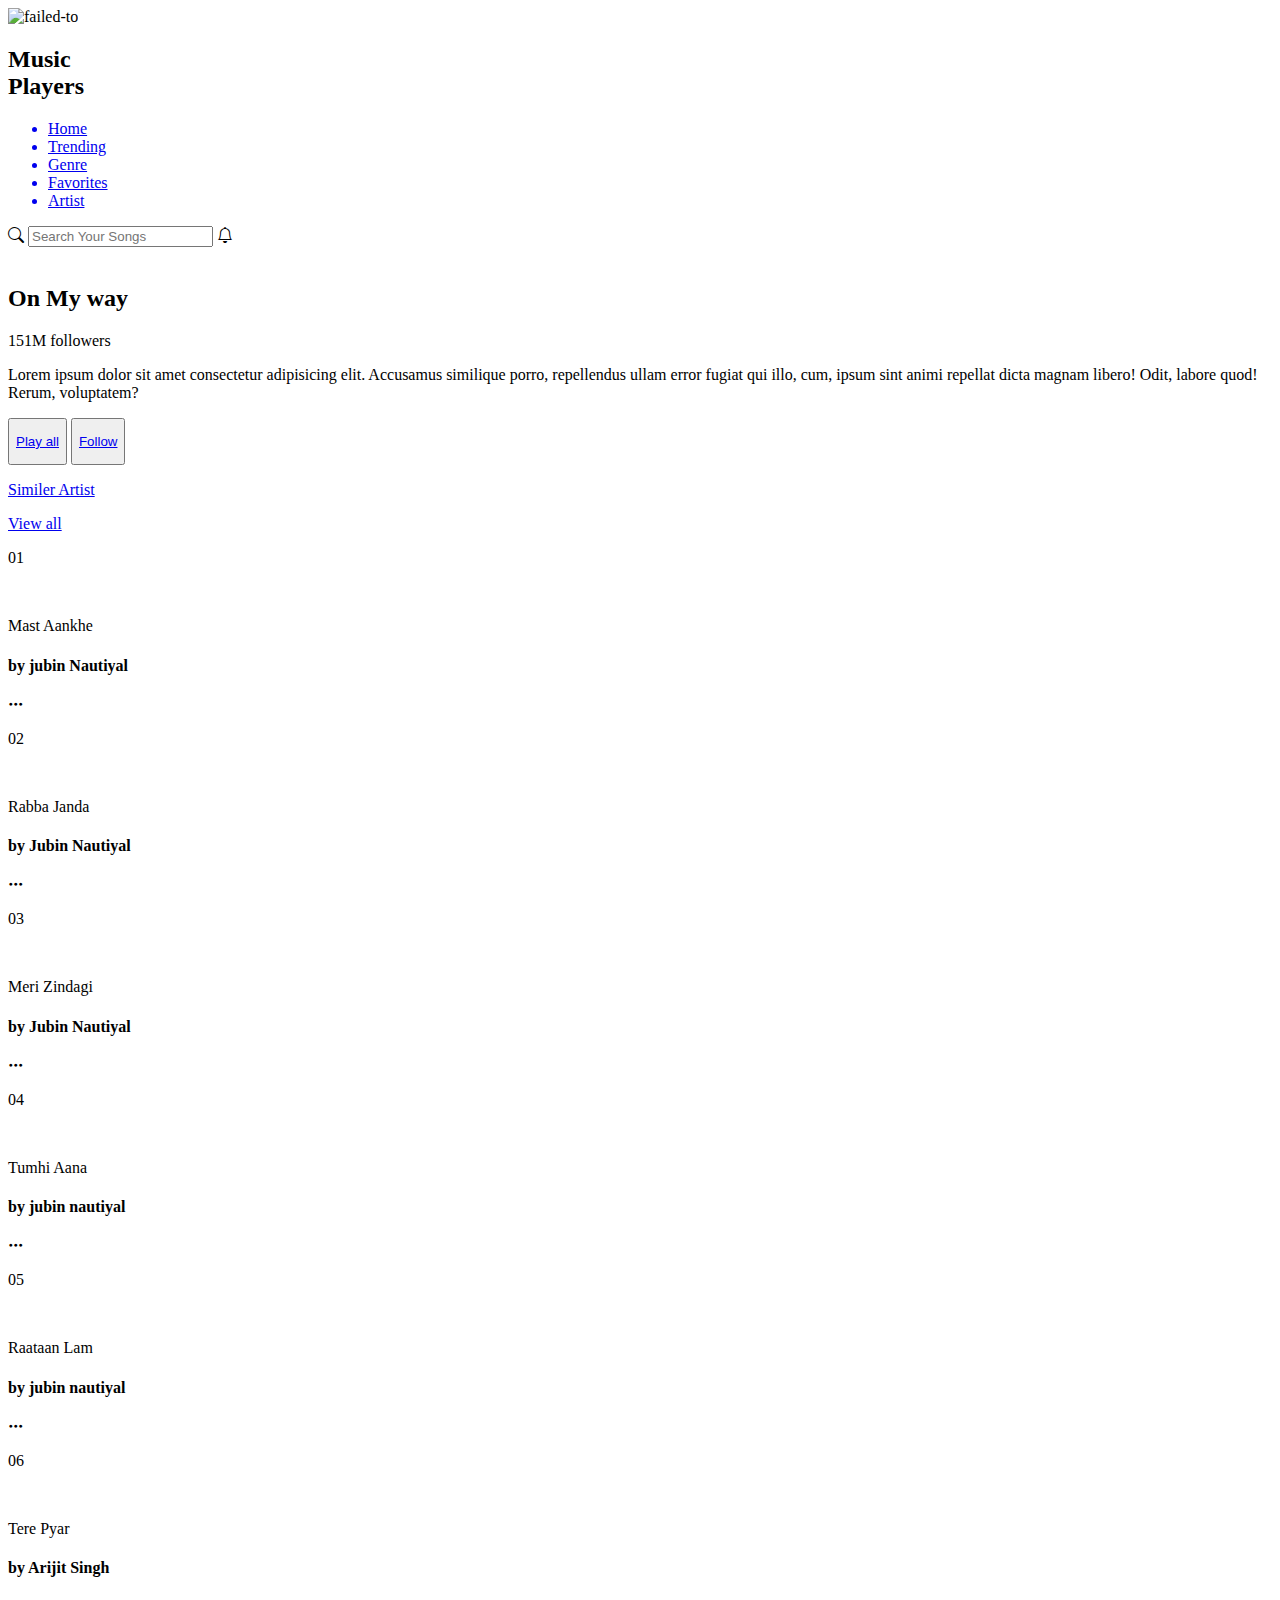
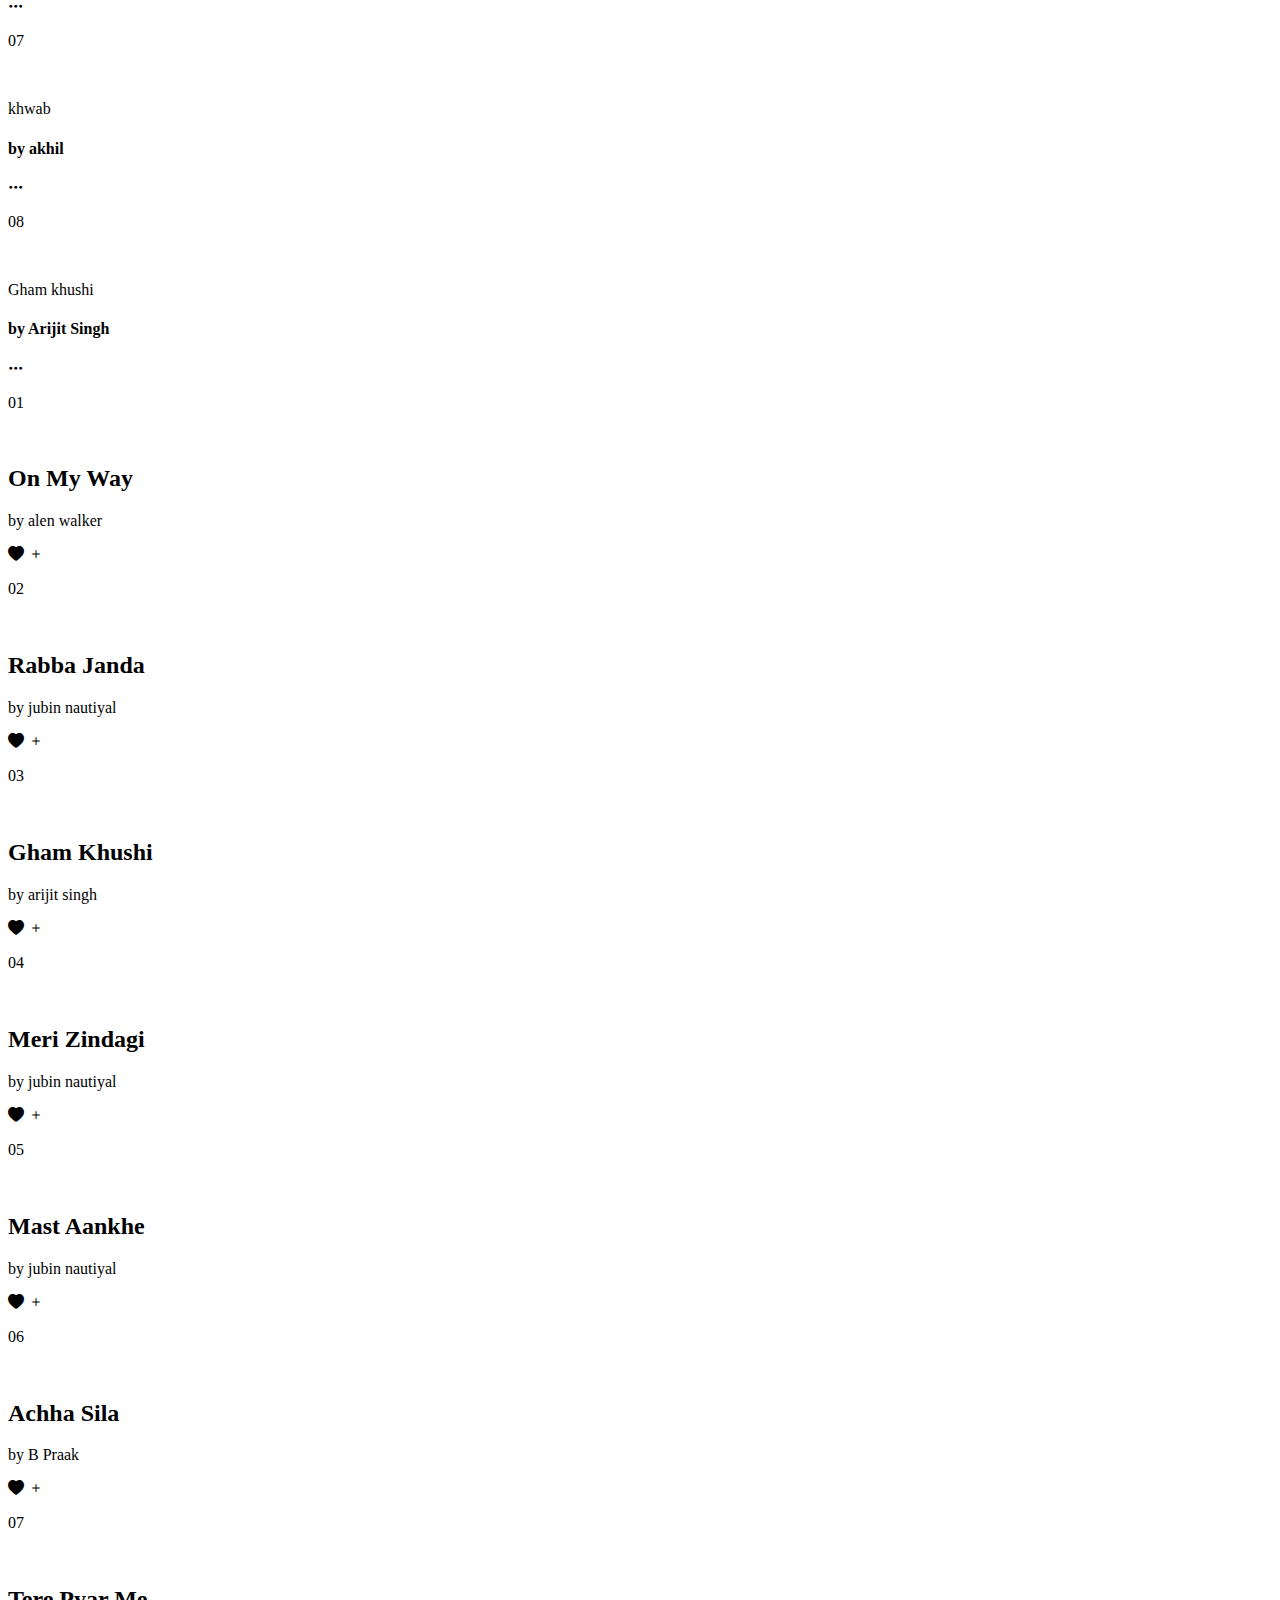
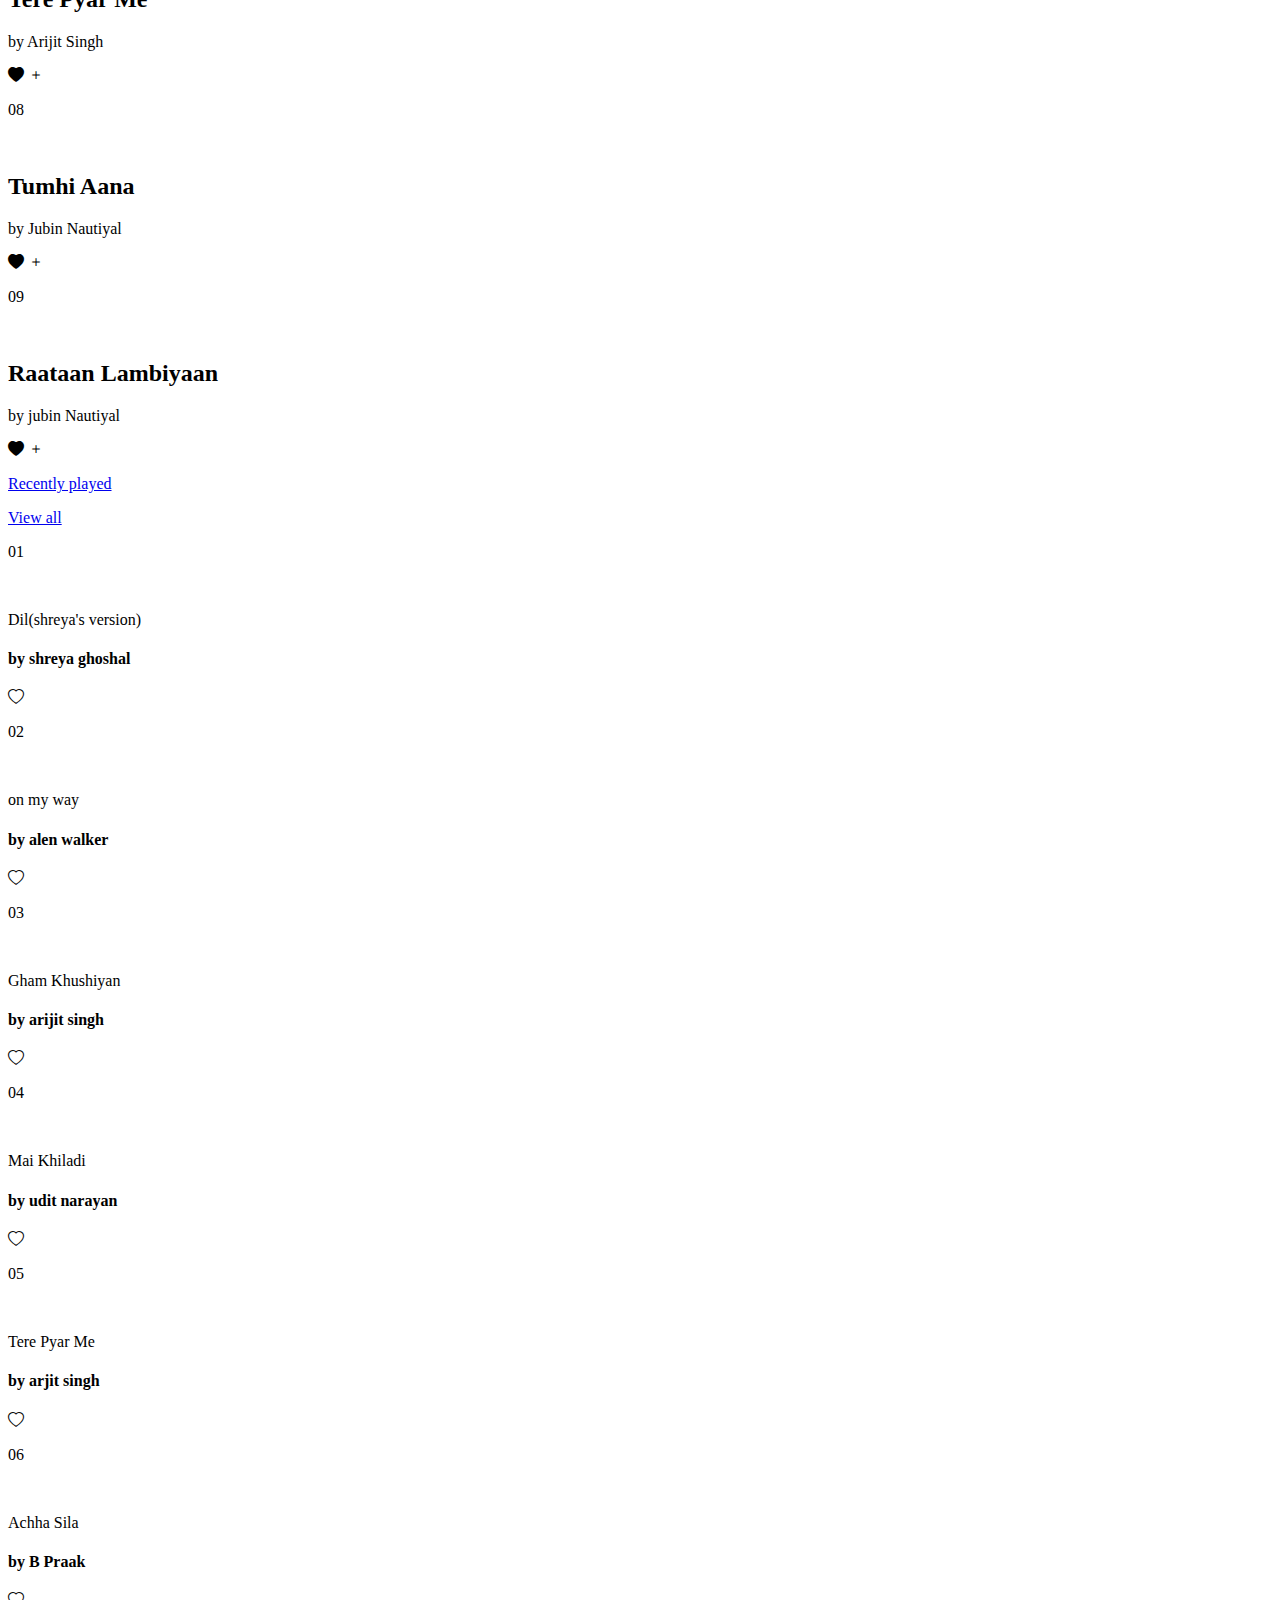
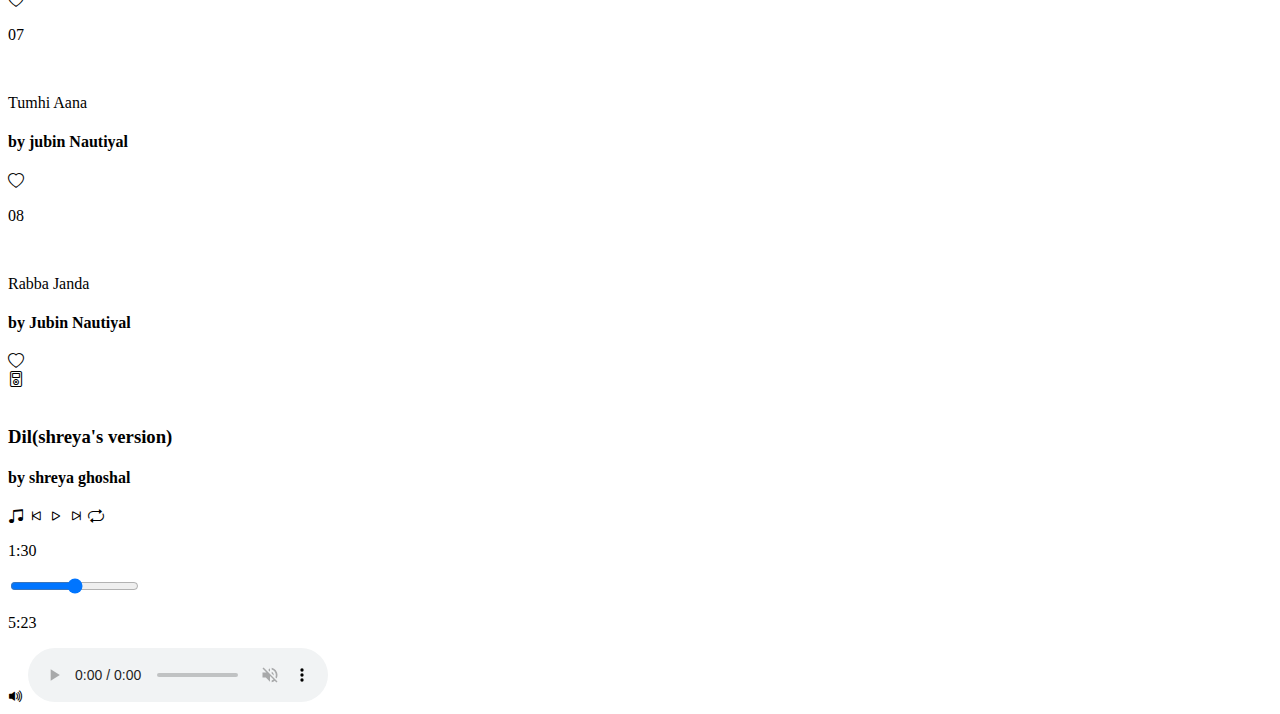
==== player.html @ bc11fe99 "Create player.html" ====
<!DOCTYPE html>
<html lang="en">
  <head>
    <meta charset="UTF-8" />
    <meta http-equiv="X-UA-Compatible" content="IE=edge" />
    <meta name="viewport" content="width=device-width, initial-scale=1.0" />
    <title>Document</title>
    <link rel="preconnect" href="https://fonts.gstatic.com" crossorigin />
    <link
      href="https://fonts.googleapis.com/css2?family=Open+Sans:wght@300;400;500;600;700;800&display=swap"
      rel="stylesheet"
    />
    <link
      rel="stylesheet"
      href="https://cdn.jsdelivr.net/npm/bootstrap-icons@1.10.3/font/bootstrap-icons.css"
    />
    <link rel="stylesheet" href="styles.css" />
  </head>
  <body>
    <header>
      <nav class="navbar">
        <div class="logo-file">
          <img src="/img/musiclogo.jpeg" alt="failed-to" />
          <span
            ><h2>
              Music <br />
              Players
            </h2></span
          >
        </div>
        <div class="horizontal-list nav-links">
          <ul>
            <a href="index.html"><li>Home</li></a>
            <a href="player.html"><li>Trending</li></a>
            <a href="player.html"><li>Genre</li></a>
            <a href="player.html"><li>Favorites</li></a>
            <a href="player.html"><li>Artist</li></a>
          </ul>
        </div>
        <div class="icons-section">
          <div class="search-bar">
            <i class="bi bi-search"></i>
            <input type="text" placeholder="Search Your Songs" />
            <i class="bi bi-bell"></i>
          </div>
          <div class="dropdown-menu"></div>
        </div>
      </nav>
    </header>

    <main class="main">
      <div class="song-menu-contant">
        <div class="cont-img">
          <img src="/img/onmyway.jfif" alt="" />
        </div>
        <div class="cont-contant">
          <div class="singh-heading">
            <h2>On My way</h2>
            <p>151M followers&nbsp;</p>
          </div>
          <div class="singh-contant">
            <p>
              Lorem ipsum dolor sit amet consectetur adipisicing elit. Accusamus
              similique porro, repellendus ullam error fugiat qui illo, cum,
              ipsum sint animi repellat dicta magnam libero! Odit, labore quod!
              Rerum, voluptatem?
            </p>
          </div>
          <div class="singh-btn">
            <button class="button">
              <a href="index.html"><p>Play all</p></a>
            </button>
            <button class="button">
              <a href="index.html"><p>Follow</p></a>
            </button>
          </div>
          <!-- <p>120 Track | 20 Albums&nbsp;</p> -->
        </div>
      </div>
      <div class="aside-page2">
        <div class="aside-page2-heading">
          <div class="similer-artist">
            <a href="index.html"><p>Similer Artist</p></a>
          </div>
          <div class="similer-showall">
            <a href="index.html"><p>View all</p></a>
          </div>
        </div>
        <div class="aside-page2-songs">
          <div class="song-details">
            <p>01</p>
            <div class="song-details-pic">
              <img src="/img/mastaankhe.jpg" alt="" />
              <div class="song-information">
                <p>Mast Aankhe</p>
                <h4>by jubin Nautiyal</h4>
              </div>
            </div>
            <div class="song-information-icon">
              <i class="bi bi-three-dots"></i>
            </div>
          </div>
          <div class="song-details">
            <p>02</p>
            <div class="song-details-pic">
              <img src="/img/rabbajanda.jpg" alt="" />
              <div class="song-information">
                <p>Rabba Janda</p>
                <h4>by Jubin Nautiyal</h4>
              </div>
            </div>
            <div class="song-information-icon">
              <i class="bi bi-three-dots"></i>
            </div>
          </div>
          <div class="song-details">
            <p>03</p>
            <div class="song-details-pic">
              <img src="/img/merizindagihaitu.jpg" alt="" />
              <div class="song-information">
                <p>Meri Zindagi</p>
                <h4>by Jubin Nautiyal</h4>
              </div>
            </div>
            <div class="song-information-icon">
              <i class="bi bi-three-dots"></i>
            </div>
          </div>
          <div class="song-details">
            <p>04</p>
            <div class="song-details-pic">
              <img src="/img/tumhiaana.jfif" alt="" />
              <div class="song-information">
                <p>Tumhi Aana</p>
                <h4>by jubin nautiyal</h4>
              </div>
            </div>
            <div class="song-information-icon">
              <i class="bi bi-three-dots"></i>
            </div>
          </div>
          <div class="song-details">
            <p>05</p>
            <div class="song-details-pic">
              <img src="/img/raataanlambiyan.jfif" alt="" />
              <div class="song-information">
                <p>Raataan Lam</p>
                <h4>by jubin nautiyal</h4>
              </div>
            </div>
            <div class="song-information-icon">
              <i class="bi bi-three-dots"></i>
            </div>
          </div>
          <div class="song-details">
            <p>06</p>
            <div class="song-details-pic">
              <img src="/img/terepyarme.jpg" alt="" />
              <div class="song-information">
                <p>Tere Pyar</p>
                <h4>by Arijit Singh</h4>
              </div>
            </div>
            <div class="song-information-icon">
              <i class="bi bi-three-dots"></i>
            </div>
          </div>
          <div class="song-details">
            <p>07</p>
            <div class="song-details-pic">
              <img src="/img/akhil.jpg" alt="" />
              <div class="song-information">
                <p>khwab</p>
                <h4>by akhil</h4>
              </div>
            </div>
            <div class="song-information-icon">
              <i class="bi bi-three-dots"></i>
            </div>
          </div>
          <div class="song-details">
            <p>08</p>
            <div class="song-details-pic">
              <img src="/img/ghamkhushiyan.jpg" alt="" />
              <div class="song-information">
                <p>Gham khushi</p>
                <h4>by Arijit Singh</h4>
              </div>
            </div>
            <div class="song-information-icon">
              <i class="bi bi-three-dots"></i>
            </div>
          </div>
        </div>
      </div>
    </main>

    <div class="page2-downaside">
      <div class="downaside1">
        <div class="downaside-song">
          <p>01</p>
          <div class="downaside-song-img">
            <img src="/img/onmyway.jfif" alt="" />
            <div class="downaside-song-infos">
              <h2>On My Way</h2>
              <p>by alen walker</p>
            </div>
          </div>
          <div class="downaside-song-icons">
            <i class="bi bi-heart-fill"></i>
            <i class="bi bi-plus"></i>
          </div>
        </div>
        <div class="downaside-song">
          <p>02</p>
          <div class="downaside-song-img">
            <img src="/img/rabbajanda.jpg" alt="" />
            <div class="downaside-song-infos">
              <h2>Rabba Janda</h2>
              <p>by jubin nautiyal</p>
            </div>
          </div>
          <div class="downaside-song-icons">
            <i class="bi bi-heart-fill"></i>
            <i class="bi bi-plus"></i>
          </div>
        </div>
        <div class="downaside-song">
          <p>03</p>
          <div class="downaside-song-img">
            <img src="/img/ghamkhushiyan.jpg" alt="" />
            <div class="downaside-song-infos">
              <h2>Gham Khushi</h2>
              <p>by arijit singh</p>
            </div>
          </div>
          <div class="downaside-song-icons">
            <i class="bi bi-heart-fill"></i>
            <i class="bi bi-plus"></i>
          </div>
        </div>
        <div class="downaside-song">
          <p>04</p>
          <div class="downaside-song-img">
            <img src="/img/merizindagihaitu.jpg" alt="" />
            <div class="downaside-song-infos">
              <h2>Meri Zindagi</h2>
              <p>by jubin nautiyal</p>
            </div>
          </div>
          <div class="downaside-song-icons">
            <i class="bi bi-heart-fill"></i>
            <i class="bi bi-plus"></i>
          </div>
        </div>
        <div class="downaside-song">
          <p>05</p>
          <div class="downaside-song-img">
            <img src="/img/mastaankhe.jpg" alt="" />
            <div class="downaside-song-infos">
              <h2>Mast Aankhe</h2>
              <p>by jubin nautiyal</p>
            </div>
          </div>
          <div class="downaside-song-icons">
            <i class="bi bi-heart-fill"></i>
            <i class="bi bi-plus"></i>
          </div>
        </div>
        <div class="downaside-song">
          <p>06</p>
          <div class="downaside-song-img">
            <img src="/img/achhasila.jfif" alt="" />
            <div class="downaside-song-infos">
              <h2>Achha Sila</h2>
              <p>by B Praak</p>
            </div>
          </div>
          <div class="downaside-song-icons">
            <i class="bi bi-heart-fill"></i>
            <i class="bi bi-plus"></i>
          </div>
        </div>
        <div class="downaside-song">
          <p>07</p>
          <div class="downaside-song-img">
            <img src="/img/terepyarme.jpg" alt="" />
            <div class="downaside-song-infos">
              <h2>Tere Pyar Me</h2>
              <p>by Arijit Singh</p>
            </div>
          </div>
          <div class="downaside-song-icons">
            <i class="bi bi-heart-fill"></i>
            <i class="bi bi-plus"></i>
          </div>
        </div>
        <div class="downaside-song">
          <p>08</p>
          <div class="downaside-song-img">
            <img src="/img/tumhiaana.jfif" alt="" />
            <div class="downaside-song-infos">
              <h2>Tumhi Aana</h2>
              <p>by Jubin Nautiyal</p>
            </div>
          </div>
          <div class="downaside-song-icons">
            <i class="bi bi-heart-fill"></i>
            <i class="bi bi-plus"></i>
          </div>
        </div>
        <div class="downaside-song">
          <p>09</p>
          <div class="downaside-song-img">
            <img src="/img/raataanlambiyan.jfif" alt="" />
            <div class="downaside-song-infos">
              <h2>Raataan Lambiyaan</h2>
              <p>by jubin Nautiyal</p>
            </div>
          </div>
          <div class="downaside-song-icons">
            <i class="bi bi-heart-fill"></i>
            <i class="bi bi-plus"></i>
          </div>
        </div>
      </div>
      <div class="downaside2">
        <div class="aside-page2-heading">
          <div class="similer-artist">
            <a href="musicplayer.html"><p>Recently played</p></a>
          </div>
          <div class="similer-showall">
            <a href="musicplayer.html"><p>View all</p></a>
          </div>
        </div>
        <div class="aside-page2-songs">
          <div class="song-details">
            <p>01</p>
            <div class="song-details-pic">
              <img id="song-details-pic" src="/img/dil.jpg" alt="" />
              <div class="song-information">
                <p>Dil(shreya's version)</p>
                <h4>by shreya ghoshal</h4>
              </div>
            </div>
            <div class="song-information-icon">
              <i class="bi bi-heart"></i>
            </div>
          </div>
          <div class="song-details">
            <p>02</p>
            <div class="song-details-pic">
              <img id="song-details-pic" src="/img/onmyway.jfif" alt="" />
              <div class="song-information">
                <p>on my way</p>
                <h4>by alen walker</h4>
              </div>
            </div>
            <div class="song-information-icon">
              <i class="bi bi-heart"></i>
            </div>
          </div>
          <div class="song-details">
            <p>03</p>
            <div class="song-details-pic">
              <img id="song-details-pic" src="/img/ghamkhushiyan.jpg" alt="" />
              <div class="song-information">
                <p>Gham Khushiyan</p>
                <h4>by arijit singh</h4>
              </div>
            </div>
            <div class="song-information-icon">
              <i class="bi bi-heart"></i>
            </div>
          </div>
          <div class="song-details">
            <p>04</p>
            <div class="song-details-pic">
              <img id="song-details-pic" src="/img/maikhiladi.jpg" alt="" />
              <div class="song-information">
                <p>Mai Khiladi</p>
                <h4>by udit narayan</h4>
              </div>
            </div>
            <div class="song-information-icon">
              <i class="bi bi-heart"></i>
            </div>
          </div>
          <div class="song-details">
            <p>05</p>
            <div class="song-details-pic">
              <img id="song-details-pic" src="/img/terepyarme.jpg" alt="" />
              <div class="song-information">
                <p>Tere Pyar Me</p>
                <h4>by arjit singh</h4>
              </div>
            </div>
            <div class="song-information-icon">
              <i class="bi bi-heart"></i>
            </div>
          </div>
          <div class="song-details">
            <p>06</p>
            <div class="song-details-pic">
              <img id="song-details-pic" src="/img/achhasila.jfif" alt="" />
              <div class="song-information">
                <p>Achha Sila</p>
                <h4>by B Praak</h4>
              </div>
            </div>
            <div class="song-information-icon">
              <i class="bi bi-heart"></i>
            </div>
          </div>
          <div class="song-details">
            <p>07</p>
            <div class="song-details-pic">
              <img id="song-details-pic" src="/img/tumhiaana.jfif" alt="" />
              <div class="song-information">
                <p>Tumhi Aana</p>
                <h4>by jubin Nautiyal</h4>
              </div>
            </div>
            <div class="song-information-icon">
              <i class="bi bi-heart"></i>
            </div>
          </div>
          <div class="song-details">
            <p>08</p>
            <div class="song-details-pic">
              <img id="song-details-pic" src="/img/rabbajanda.jpg" alt="" />
              <div class="song-information">
                <p>Rabba Janda</p>
                <h4>by Jubin Nautiyal</h4>
              </div>
            </div>
            <div class="song-information-icon">
              <i class="bi bi-heart"></i>
            </div>
          </div>
        </div>
      </div>
    </div>

    <footer class="song-controler">
      <div class="song-cont-logo">
        <i class="bi bi-music-player"></i>
      </div>
      <div class="song-cont-img">
        <img src="img/dil.jpg" alt="" />
        <div class="img-info">
          <h3>Dil(shreya's version)</h3>
          <h4>by shreya ghoshal</h4>
        </div>
      </div>
      <div class="range-part">
        <div class="range-icons">
          <i class="bi bi-music-note-beamed"></i>
          <i class="bi bi-skip-start"></i>
          <i class="bi bi-play"></i>
          <i class="bi bi-skip-end"></i>
          <i class="bi bi-repeat"></i>
        </div>

        <div class="range">
          <p>1:30</p>
          <input type="range" />
          <p>5:23</p>
        </div>
      </div>
      <div class="sound">
        <i class="bi bi-volume-up-fill"></i>
        <audio controls muted>
          <source src="dilsong.mp3" type="audio/mp3" />
        </audio>
      </div>
    </footer>
  </body>
</html>
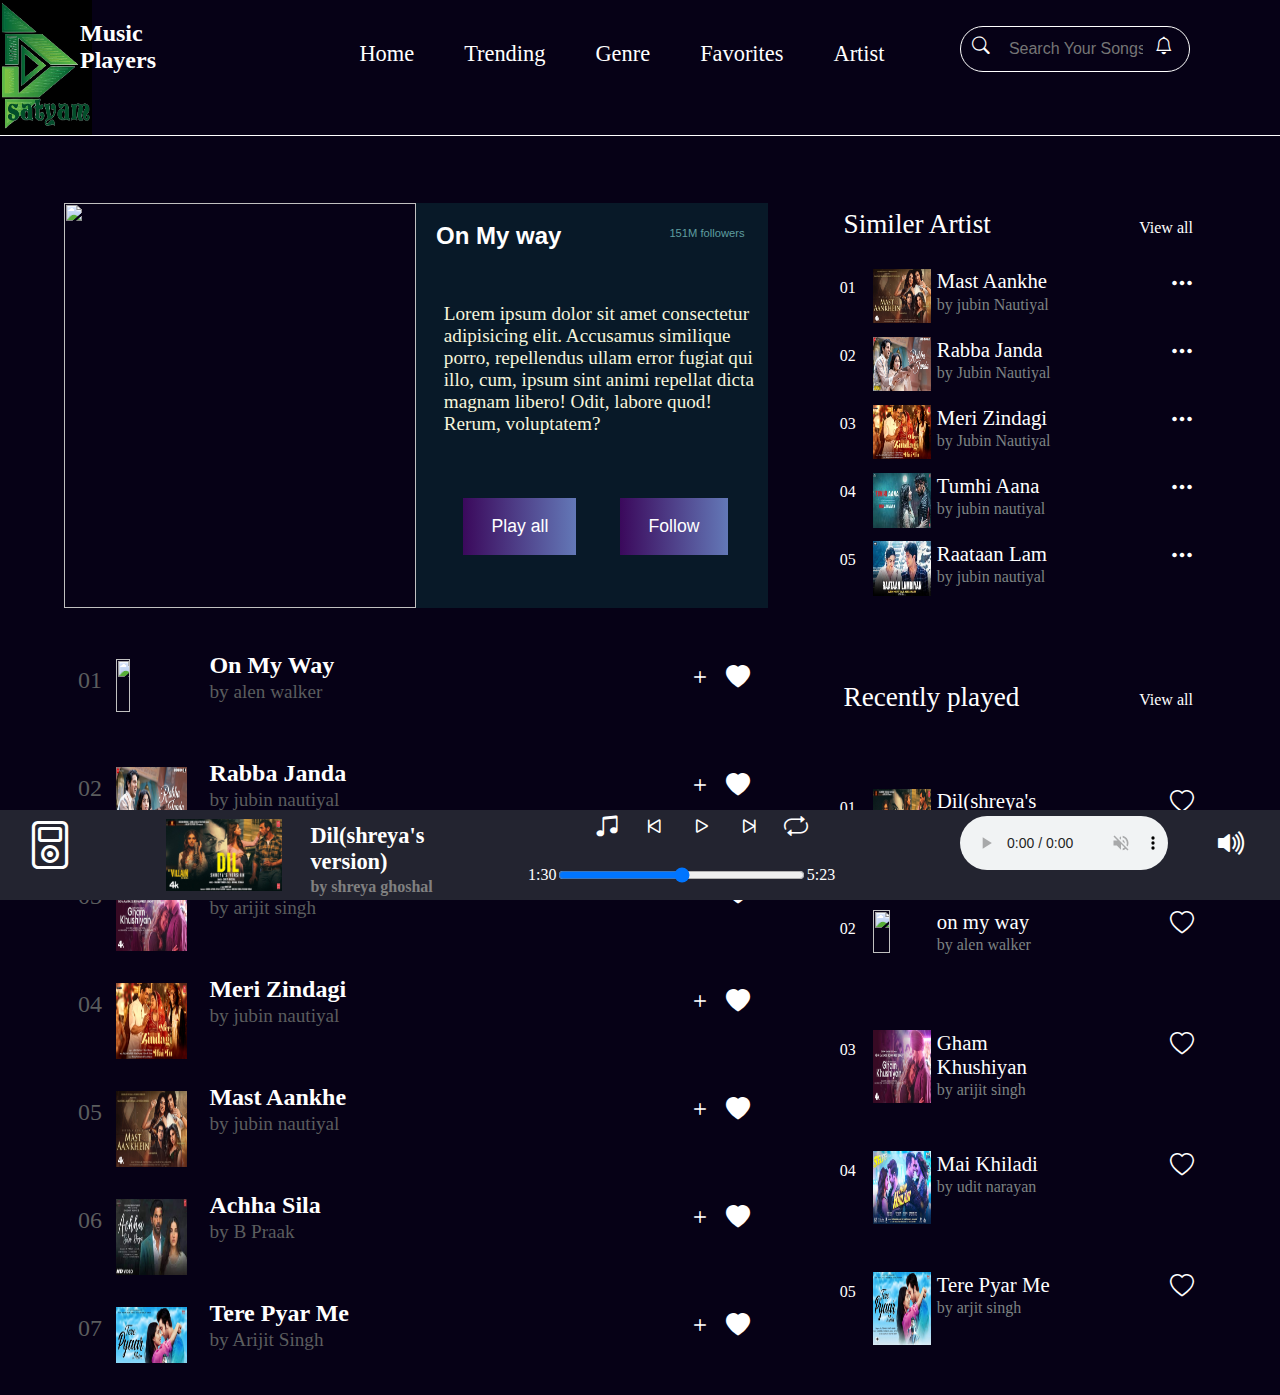
==== commit 92cd7824: "Update player.html" ====
--- a/player.html
+++ b/player.html
@@ -20,7 +20,7 @@
     <header>
       <nav class="navbar">
         <div class="logo-file">
-          <img src="/img/musiclogo.jpeg" alt="failed-to" />
+          <img src="img/musiclogo.jpeg" alt="failed-to" />
           <span
             ><h2>
               Music <br />
@@ -51,7 +51,7 @@
     <main class="main">
       <div class="song-menu-contant">
         <div class="cont-img">
-          <img src="/img/onmyway.jfif" alt="" />
+          <img src="img/onmyway.jfif" alt="" />
         </div>
         <div class="cont-contant">
           <div class="singh-heading">
@@ -90,7 +90,7 @@
           <div class="song-details">
             <p>01</p>
             <div class="song-details-pic">
-              <img src="/img/mastaankhe.jpg" alt="" />
+              <img src="img/mastaankhe.jpg" alt="" />
               <div class="song-information">
                 <p>Mast Aankhe</p>
                 <h4>by jubin Nautiyal</h4>
@@ -103,7 +103,7 @@
           <div class="song-details">
             <p>02</p>
             <div class="song-details-pic">
-              <img src="/img/rabbajanda.jpg" alt="" />
+              <img src="img/rabbajanda.jpg" alt="" />
               <div class="song-information">
                 <p>Rabba Janda</p>
                 <h4>by Jubin Nautiyal</h4>
@@ -116,7 +116,7 @@
           <div class="song-details">
             <p>03</p>
             <div class="song-details-pic">
-              <img src="/img/merizindagihaitu.jpg" alt="" />
+              <img src="img/merizindagihaitu.jpg" alt="" />
               <div class="song-information">
                 <p>Meri Zindagi</p>
                 <h4>by Jubin Nautiyal</h4>
@@ -129,7 +129,7 @@
           <div class="song-details">
             <p>04</p>
             <div class="song-details-pic">
-              <img src="/img/tumhiaana.jfif" alt="" />
+              <img src="img/tumhiaana.jfif" alt="" />
               <div class="song-information">
                 <p>Tumhi Aana</p>
                 <h4>by jubin nautiyal</h4>
@@ -142,7 +142,7 @@
           <div class="song-details">
             <p>05</p>
             <div class="song-details-pic">
-              <img src="/img/raataanlambiyan.jfif" alt="" />
+              <img src="img/raataanlambiyan.jfif" alt="" />
               <div class="song-information">
                 <p>Raataan Lam</p>
                 <h4>by jubin nautiyal</h4>
@@ -155,7 +155,7 @@
           <div class="song-details">
             <p>06</p>
             <div class="song-details-pic">
-              <img src="/img/terepyarme.jpg" alt="" />
+              <img src="img/terepyarme.jpg" alt="" />
               <div class="song-information">
                 <p>Tere Pyar</p>
                 <h4>by Arijit Singh</h4>
@@ -168,7 +168,7 @@
           <div class="song-details">
             <p>07</p>
             <div class="song-details-pic">
-              <img src="/img/akhil.jpg" alt="" />
+              <img src="img/akhil.jpg" alt="" />
               <div class="song-information">
                 <p>khwab</p>
                 <h4>by akhil</h4>
@@ -181,7 +181,7 @@
           <div class="song-details">
             <p>08</p>
             <div class="song-details-pic">
-              <img src="/img/ghamkhushiyan.jpg" alt="" />
+              <img src="img/ghamkhushiyan.jpg" alt="" />
               <div class="song-information">
                 <p>Gham khushi</p>
                 <h4>by Arijit Singh</h4>
@@ -200,7 +200,7 @@
         <div class="downaside-song">
           <p>01</p>
           <div class="downaside-song-img">
-            <img src="/img/onmyway.jfif" alt="" />
+            <img src="img/onmyway.jfif" alt="" />
             <div class="downaside-song-infos">
               <h2>On My Way</h2>
               <p>by alen walker</p>
@@ -214,7 +214,7 @@
         <div class="downaside-song">
           <p>02</p>
           <div class="downaside-song-img">
-            <img src="/img/rabbajanda.jpg" alt="" />
+            <img src="img/rabbajanda.jpg" alt="" />
             <div class="downaside-song-infos">
               <h2>Rabba Janda</h2>
               <p>by jubin nautiyal</p>
@@ -228,7 +228,7 @@
         <div class="downaside-song">
           <p>03</p>
           <div class="downaside-song-img">
-            <img src="/img/ghamkhushiyan.jpg" alt="" />
+            <img src="img/ghamkhushiyan.jpg" alt="" />
             <div class="downaside-song-infos">
               <h2>Gham Khushi</h2>
               <p>by arijit singh</p>
@@ -242,7 +242,7 @@
         <div class="downaside-song">
           <p>04</p>
           <div class="downaside-song-img">
-            <img src="/img/merizindagihaitu.jpg" alt="" />
+            <img src="img/merizindagihaitu.jpg" alt="" />
             <div class="downaside-song-infos">
               <h2>Meri Zindagi</h2>
               <p>by jubin nautiyal</p>
@@ -256,7 +256,7 @@
         <div class="downaside-song">
           <p>05</p>
           <div class="downaside-song-img">
-            <img src="/img/mastaankhe.jpg" alt="" />
+            <img src="img/mastaankhe.jpg" alt="" />
             <div class="downaside-song-infos">
               <h2>Mast Aankhe</h2>
               <p>by jubin nautiyal</p>
@@ -270,7 +270,7 @@
         <div class="downaside-song">
           <p>06</p>
           <div class="downaside-song-img">
-            <img src="/img/achhasila.jfif" alt="" />
+            <img src="img/achhasila.jfif" alt="" />
             <div class="downaside-song-infos">
               <h2>Achha Sila</h2>
               <p>by B Praak</p>
@@ -284,7 +284,7 @@
         <div class="downaside-song">
           <p>07</p>
           <div class="downaside-song-img">
-            <img src="/img/terepyarme.jpg" alt="" />
+            <img src="img/terepyarme.jpg" alt="" />
             <div class="downaside-song-infos">
               <h2>Tere Pyar Me</h2>
               <p>by Arijit Singh</p>
@@ -298,7 +298,7 @@
         <div class="downaside-song">
           <p>08</p>
           <div class="downaside-song-img">
-            <img src="/img/tumhiaana.jfif" alt="" />
+            <img src="img/tumhiaana.jfif" alt="" />
             <div class="downaside-song-infos">
               <h2>Tumhi Aana</h2>
               <p>by Jubin Nautiyal</p>
@@ -312,7 +312,7 @@
         <div class="downaside-song">
           <p>09</p>
           <div class="downaside-song-img">
-            <img src="/img/raataanlambiyan.jfif" alt="" />
+            <img src="img/raataanlambiyan.jfif" alt="" />
             <div class="downaside-song-infos">
               <h2>Raataan Lambiyaan</h2>
               <p>by jubin Nautiyal</p>
@@ -337,7 +337,7 @@
           <div class="song-details">
             <p>01</p>
             <div class="song-details-pic">
-              <img id="song-details-pic" src="/img/dil.jpg" alt="" />
+              <img id="song-details-pic" src="img/dil.jpg" alt="" />
               <div class="song-information">
                 <p>Dil(shreya's version)</p>
                 <h4>by shreya ghoshal</h4>
@@ -350,7 +350,7 @@
           <div class="song-details">
             <p>02</p>
             <div class="song-details-pic">
-              <img id="song-details-pic" src="/img/onmyway.jfif" alt="" />
+              <img id="song-details-pic" src="img/onmyway.jfif" alt="" />
               <div class="song-information">
                 <p>on my way</p>
                 <h4>by alen walker</h4>
@@ -363,7 +363,7 @@
           <div class="song-details">
             <p>03</p>
             <div class="song-details-pic">
-              <img id="song-details-pic" src="/img/ghamkhushiyan.jpg" alt="" />
+              <img id="song-details-pic" src="img/ghamkhushiyan.jpg" alt="" />
               <div class="song-information">
                 <p>Gham Khushiyan</p>
                 <h4>by arijit singh</h4>
@@ -376,7 +376,7 @@
           <div class="song-details">
             <p>04</p>
             <div class="song-details-pic">
-              <img id="song-details-pic" src="/img/maikhiladi.jpg" alt="" />
+              <img id="song-details-pic" src="img/maikhiladi.jpg" alt="" />
               <div class="song-information">
                 <p>Mai Khiladi</p>
                 <h4>by udit narayan</h4>
@@ -389,7 +389,7 @@
           <div class="song-details">
             <p>05</p>
             <div class="song-details-pic">
-              <img id="song-details-pic" src="/img/terepyarme.jpg" alt="" />
+              <img id="song-details-pic" src="img/terepyarme.jpg" alt="" />
               <div class="song-information">
                 <p>Tere Pyar Me</p>
                 <h4>by arjit singh</h4>
@@ -402,7 +402,7 @@
           <div class="song-details">
             <p>06</p>
             <div class="song-details-pic">
-              <img id="song-details-pic" src="/img/achhasila.jfif" alt="" />
+              <img id="song-details-pic" src="img/achhasila.jfif" alt="" />
               <div class="song-information">
                 <p>Achha Sila</p>
                 <h4>by B Praak</h4>
@@ -415,7 +415,7 @@
           <div class="song-details">
             <p>07</p>
             <div class="song-details-pic">
-              <img id="song-details-pic" src="/img/tumhiaana.jfif" alt="" />
+              <img id="song-details-pic" src="img/tumhiaana.jfif" alt="" />
               <div class="song-information">
                 <p>Tumhi Aana</p>
                 <h4>by jubin Nautiyal</h4>
@@ -428,7 +428,7 @@
           <div class="song-details">
             <p>08</p>
             <div class="song-details-pic">
-              <img id="song-details-pic" src="/img/rabbajanda.jpg" alt="" />
+              <img id="song-details-pic" src="img/rabbajanda.jpg" alt="" />
               <div class="song-information">
                 <p>Rabba Janda</p>
                 <h4>by Jubin Nautiyal</h4>
--- a/styles.css
+++ b/styles.css
@@ -0,0 +1,1161 @@
+body {
+  margin: 0;
+  padding: 0;
+  width: 100vw;
+  background-color: var(--bg-color);
+  color: var(--font-color);
+  overflow: auto;
+}
+body::-webkit-scrollbar {
+  display: none;
+}
+:root {
+  --bg-color: rgb(6, 1, 22);
+  --font-color: white;
+  --font-size: 1rem;
+}
+header {
+  width: 100%;
+  height: 20vh;
+  margin: 0;
+  padding: 0;
+}
+.navbar {
+  display: flex;
+  flex-direction: row;
+  justify-content: space-between;
+  flex-wrap: wrap;
+  width: 100%;
+  height: 15vh;
+  border-bottom: 1px solid white;
+}
+.logo-file {
+  width: 16%;
+  display: flex;
+}
+.logo-file img {
+  width: 45%;
+}
+.logo-file h2 {
+  margin-left: -16%;
+}
+.logo-file h2:hover {
+  transform: scale(1.2);
+  color: rgb(240, 244, 12);
+  transition: all 1s ease-in-out;
+}
+/* public classes */
+.horizontal-list {
+  padding: 0;
+  width: 45%;
+  margin: 0;
+  /* border: 2px solid white; */
+  height: 100%;
+  display: flex;
+}
+.horizontal-list ul {
+  display: flex;
+  list-style: none;
+  box-sizing: border-box;
+  /* flex-wrap: wrap; */
+  justify-content: center;
+  align-items: start;
+}
+.horizontal-list a {
+  color: var(--font-color);
+  text-decoration: none;
+  font-size: 1.4rem;
+}
+.horizontal-list ul a li {
+  padding: 25px;
+}
+.icons-section {
+  display: flex;
+  width: 25%;
+}
+
+.icons-section .search-bar {
+  width: 70%;
+  height: 30%;
+  margin-top: 8%;
+  padding: 2px;
+  border: 1.8px solid white;
+  border-radius: 25px;
+  display: flex;
+}
+
+.icons-section .search-bar input {
+  width: 60%;
+  background-color: transparent;
+  border: none;
+  color: var(--font-color);
+  font-size: 1rem;
+  padding-top: 1%;
+  padding-left: 6%;
+  outline: none;
+}
+
+.icons-section .search-bar i {
+  font-size: 1.1rem;
+  padding-left: 2%;
+  padding-top: 1%;
+  margin: 5px;
+}
+
+.icons-section .dropdown-menu {
+  width: 20%;
+  height: auto;
+}
+
+/* header crousel start from here */
+
+main {
+  width: 100%;
+  height: 60vh;
+  display: grid;
+  place-items: center;
+}
+
+.crousel {
+  width: 90%;
+  height: 50vh;
+  /* border: 1px solid white; */
+  display: flex;
+  display: flex;
+  justify-content: space-evenly;
+}
+
+.crousel .crousel-img {
+  width: 25%;
+  height: 100%;
+  /* border: 1px solid white; */
+  display: flex;
+  justify-content: space-evenly;
+}
+.crousel .crousel-img img {
+  width: 90%;
+  height: 100%;
+  border-radius: 8%;
+}
+.crousel .crousel-img img:hover {
+  box-shadow: 0px 0px 25px 5px white;
+  transition: all 0.8s ease-in-out;
+  transform: scale(1.2);
+  animation: 1s alternate;
+}
+
+/* Aside part start from here */
+#main {
+  width: 100%;
+  height: 90vh;
+}
+.song-info {
+  width: 100%;
+  height: 75%;
+  margin-top: -10%;
+  /* border: 1px solid white; */
+  display: flex;
+  place-items: center;
+  justify-content: space-evenly;
+}
+.aside1 {
+  width: 60%;
+  height: 90%;
+  /* border: 1px solid white; */
+  display: flex;
+  flex-direction: column;
+  justify-content: space-evenly;
+}
+
+/* latest relese */
+.latest-relese {
+  width: 100%;
+  height: 45%;
+  /* border: 1px solid white; */
+  display: flex;
+  flex-direction: column;
+}
+.latest-heading {
+  width: 100%;
+  height: 30%;
+  /* border: 1px solid white; */
+  display: flex;
+  justify-content: space-between;
+}
+.latest-heading a {
+  color: var(--font-color);
+  text-decoration: none;
+  width: 30%;
+}
+
+.latest-heading a h2 {
+  color: var(--font-color);
+
+  margin-left: -1%;
+  font-size: 2rem;
+  padding-left: 15px;
+}
+.latest-heading h2:hover {
+  color: coral;
+}
+.latest-heading a {
+  color: var(--font-color);
+  text-decoration: none;
+}
+.latest-heading a h5 {
+  color: var(--font-color);
+  margin-right: 2%;
+  font-size: 1rem;
+  width: 50%;
+  margin-left: 70%;
+}
+
+/* css for latest relese image */
+.latest-content {
+  width: 100%;
+  height: 75%;
+  /* border: 1px solid red; */
+  display: flex;
+}
+.latest-cont-img a {
+  height: 100%;
+}
+.latest-cont-img {
+  width: 23%;
+  /* border: 1px solid green; */
+  display: flex;
+  flex-direction: column;
+}
+
+.latest-cont-img:hover {
+  opacity: 0.5;
+  transition: all 0.5s ease-in-out;
+  transform: scale(0.9);
+}
+.upper-img {
+  height: 60%;
+  width: 95%;
+  margin-left: 2.5%;
+  /* border: 1px solid yellow; */
+}
+.upper-img img {
+  height: 100%;
+  width: 95%;
+  margin-left: 2.5%;
+}
+.lover-cont {
+  height: 40%;
+  width: 95%;
+  margin-left: 2.5%;
+  /* border: 1px solid yellow; */
+}
+.lover-cont p i {
+  font-size: 150%;
+  padding: 2%;
+  margin-top: -4%;
+  overflow: hidden;
+}
+.lover-cont p {
+  font-size: 70%;
+  padding: 2%;
+  margin-top: -1%;
+  overflow: hidden;
+}
+
+.latest-cont-img img {
+  height: 100%;
+  width: 100%;
+  padding: 2%;
+}
+
+.latest-heading h5:hover {
+  color: lightgray;
+  transition: all 0.3s ease-in-out;
+  transform: scale(1.2);
+  cursor: pointer;
+}
+.top-artist {
+  width: 100%;
+  height: 45%;
+}
+
+/* aside2  css start from here */
+.aside2 {
+  width: 30%;
+  height: 90%;
+}
+.aside-song-content {
+  width: 100%;
+  height: 80%;
+  overflow: auto;
+}
+.aside-song-content::-webkit-scrollbar {
+  display: none;
+}
+
+.aside-heading {
+  width: 100%;
+  height: 13%;
+
+  display: flex;
+  justify-content: space-between;
+}
+.aside-content {
+  width: 100%;
+  height: 80%;
+  display: flex;
+  justify-content: space-between;
+}
+.aside-heading a {
+  width: 30%;
+  text-decoration: none;
+}
+.aside-heading a h2 {
+  font-size: 1.3rem;
+  font-family: sans-serif;
+  color: white;
+  margin-left: 3%;
+}
+.aside-heading a h4 {
+  font-size: 1rem;
+  font-family: sans-serif;
+  color: white;
+  margin-left: 30%;
+}
+
+/* Queue-song div css start from here */
+
+.queue-song-div {
+  margin-top: 3%;
+  height: 15%;
+
+  width: 100%;
+  display: flex;
+}
+.queue-song-div:hover {
+  background-color: rgb(28, 37, 61);
+}
+.queue-song-div h2 {
+  margin-left: 2%;
+  color: lightslategray;
+}
+.queue-song-div img {
+  margin-left: 3%;
+  margin-top: 2%;
+  height: 90%;
+  width: 20%;
+}
+.queue-song-info {
+  display: flex;
+  flex-direction: column;
+  width: 40%;
+  /* border: 1px solid red; */
+}
+.queue-song-info h2 {
+  color: white;
+  margin-top: 5%;
+  margin-left: 7%;
+  font-weight: 500;
+
+  text-overflow: ellipsis;
+  white-space: nowrap;
+  font-size: 1.5rem;
+}
+.queue-song-info p {
+  margin-left: 7%;
+  margin-top: -9%;
+  color: darkgray;
+}
+i.bi.bi-play-circle {
+  margin-left: 20%;
+  margin-top: 2%;
+  font-size: 2.5rem;
+  cursor: pointer;
+}
+
+/* song-controler css start from here */
+.song-controler {
+  width: 100%;
+  height: 10vh;
+  display: flex;
+  position: fixed;
+  bottom: 0px;
+  /* border: 1px solid red; */
+  background-color: rgb(35, 36, 48);
+}
+.song-cont-logo {
+  width: 10%;
+  height: 100%;
+  /* border: 1px solid yellow; */
+  display: flex;
+  align-items: flex-end;
+}
+.song-cont-logo i {
+  width: auto;
+  height: 90%;
+  color: white;
+  font-size: 300%;
+  margin-left: 20%;
+}
+.song-cont-img {
+  width: 30%;
+  height: 100%;
+  display: flex;
+  align-items: center;
+  /* border: 1px solid gray; */
+  justify-content: space-evenly;
+}
+.song-cont-img img {
+  margin-left: 5%;
+  width: 30%;
+  height: 80%;
+}
+.img-info {
+  width: 50%;
+  height: 80%;
+  /* border: 1px solid red; */
+  display: flex;
+  flex-direction: column;
+}
+.img-info h3 {
+  margin-top: 2%;
+  margin-left: 5%;
+  font-size: 140%;
+}
+.img-info h4 {
+  margin-top: -10%;
+  margin-left: 5%;
+  color: gray;
+}
+.range-part {
+  width: 30%;
+  height: 100%;
+  display: flex;
+  flex-direction: column;
+  align-items: center;
+  margin-left: 5%;
+}
+.range-icons {
+  width: 100%;
+  height: 60%;
+  /* margin-right: 10%; */
+  margin-top: 1%;
+}
+.range-icons i {
+  font-size: 150%;
+  margin-left: 5%;
+  margin-top: -8%;
+}
+
+.range {
+  width: 80%;
+  display: flex;
+  margin-right: 45%;
+  margin-top: -3%;
+}
+.range-part input {
+  font-size: 180%;
+  background: none;
+  width: 200%;
+}
+.sound {
+  width: 25%;
+  display: flex;
+  flex-direction: row-reverse;
+}
+.sound i {
+  margin-top: 5%;
+  margin-right: 10%;
+  font-size: 200%;
+}
+audio {
+  margin-top: 2%;
+  margin-right: 15%;
+
+  background-color: transparent;
+}
+
+/* music player 2 css start from here */
+.main {
+  width: 100%;
+  /* border: 1px solid green; */
+  height: 50vh;
+  display: flex;
+  align-items: center;
+  justify-content: space-evenly;
+}
+.song-menu-contant {
+  height: 90%;
+  width: 55%;
+  /* border: 1px solid yellow; */
+  display: flex;
+  justify-content: space-around;
+}
+.cont-img {
+  width: 50%;
+  height: 100%;
+  /* border: 1px solid blue; */
+}
+.cont-img img {
+  width: 100%;
+  height: 100%;
+}
+
+.cont-contant {
+  width: 50%;
+  height: 100%;
+  background-color: rgb(8, 25, 40);
+
+  /* border: 1px solid gray; */
+}
+.singh-heading {
+  width: 100%;
+  height: 20%;
+  display: flex;
+}
+
+.singh-heading h2 {
+  font-family: sans-serif;
+  padding: 0px 20px;
+  font-weight: 700;
+  word-wrap: break-word;
+}
+.singh-heading p {
+  font-family: sans-serif;
+  margin-left: 25%;
+  margin-top: 7%;
+  font-size: 0.7rem;
+  color: cadetblue;
+}
+.singh-heading h3 {
+  font-family: sans-serif;
+  padding: 0px 20px;
+  margin-top: -8%;
+  font-weight: 500;
+  color: darkgrey;
+}
+.singh-contant {
+  height: 50%;
+  margin-left: 7%;
+  width: 90%;
+  overflow: hidden;
+  text-overflow: ellipsis;
+  white-space: normal;
+}
+.singh-contant p {
+  font-size: 1.2rem;
+  color: beige;
+  margin-left: 1%;
+}
+.singh-btn {
+  width: 100%;
+  height: 20%;
+  padding: 0% 1%;
+  display: flex;
+  align-items: center;
+  justify-content: space-evenly;
+}
+.button a {
+  text-decoration: none;
+  color: white;
+}
+.button {
+  background-image: linear-gradient(
+    to right,
+    rgb(59, 9, 92),
+    rgb(99, 120, 183)
+  ); /* Green */
+  border: none;
+  color: white;
+  padding: 0% 8%;
+  text-align: center;
+  text-decoration: none;
+  display: inline-block;
+  font-size: 110%;
+}
+
+/* page 2 aside part start from here */
+
+.aside-page2 {
+  height: 90%;
+  width: 30%;
+  /* border: 1px solid yellow; */
+}
+.aside-page2 .aside-page2-heading {
+  height: 15%;
+  width: 100%;
+  /* border: 1px solid yellow; */
+  display: flex;
+}
+.similer-artist {
+  height: 100%;
+  width: 60%;
+  /* border: 1px solid blue; */
+}
+.similer-artist a {
+  text-decoration: none;
+  color: white;
+}
+.similer-artist p {
+  margin-left: 5%;
+  margin-top: 3%;
+  font-size: 1.7rem;
+}
+.similer-showall {
+  height: 100%;
+  width: 40%;
+  /* border: 1px solid blue; */
+}
+.similer-showall a {
+  text-decoration: none;
+  color: white;
+}
+.similer-showall p {
+  margin-left: 50%;
+}
+
+.aside-page2-songs {
+  height: 84%;
+  width: 100%;
+  /* border: 1px solid red; */
+  overflow: auto;
+}
+.aside-page2-songs::-webkit-scrollbar {
+  display: none;
+}
+.song-details {
+  width: 100%;
+  height: 20%;
+  /* border: 1px solid gray; */
+  display: flex;
+}
+.song-details p {
+  margin-left: 2%;
+  margin-right: 2%;
+}
+.song-details-pic {
+  width: 50%;
+  height: 100%;
+  /* border: 1px solid yellow; */
+  display: flex;
+}
+.song-details-pic img {
+  width: 30%;
+  height: 80%;
+  margin-top: 3%;
+  margin-left: 5%;
+}
+.song-information {
+  width: 60%;
+  width: 65%;
+  height: 100%;
+}
+.song-information p {
+  margin-top: 5%;
+  margin-left: 5%;
+  font-size: 1.3rem;
+}
+.song-information h4 {
+  margin-top: -15%;
+  margin-left: 5%;
+  font-size: 1rem;
+  color: rgb(125, 131, 131);
+  font-weight: 400;
+}
+.song-information-icon {
+  width: 40%;
+  height: 100%;
+  display: flex;
+  flex-direction: row-reverse;
+}
+.song-information-icon i {
+  margin-top: 5%;
+  margin-right: 10%;
+  font-size: 1.5rem;
+}
+
+/* page 2 aside down start from here */
+.page2-downaside {
+  height: 80vh;
+  width: 100%;
+  display: flex;
+  align-items: center;
+  justify-content: space-evenly;
+  margin-top: 1%;
+}
+.downaside1 {
+  height: 100%;
+  width: 55%;
+  overflow: auto;
+}
+.downaside1::-webkit-scrollbar {
+  display: none;
+  display: none;
+}
+.downaside-song {
+  height: 15%;
+  width: 100%;
+  display: flex;
+}
+.downaside-song:hover {
+  background-color: black;
+}
+.downaside-song p {
+  margin-left: 2%;
+  font-size: 1.5rem;
+  color: rgb(91, 93, 94);
+}
+.downaside-song-img {
+  width: 50%;
+  height: 100%;
+  display: flex;
+  align-items: center;
+  margin-left: 2%;
+}
+.downaside-song-img img {
+  width: 20%;
+  height: 70%;
+}
+.downaside-song-infos {
+  width: 50%;
+  height: 100%;
+  display: flex;
+  flex-direction: column;
+}
+.downaside-song-infos h2 {
+  margin-top: 5%;
+  margin-left: 13%;
+  font-size: 1.5rem;
+}
+.downaside-song-infos p {
+  margin-top: -10%;
+  margin-left: 13%;
+  font-size: 1.2rem;
+}
+#song-details-pic {
+  height: 60%;
+}
+.downaside-song-icons {
+  width: 40%;
+  display: flex;
+  flex-direction: row-reverse;
+}
+.downaside-song-icons i {
+  margin-top: 8%;
+  font-size: 1.5rem;
+  margin-left: 5%;
+}
+
+.downaside2 {
+  height: 100%;
+  width: 30%;
+  margin-top: 5%;
+}
+.aside-page2-heading {
+  display: flex;
+  width: 100%;
+  height: 15%;
+}
+
+/* Responsive parts starts from here */
+@media screen and (max-width: 1200px) {
+  .horizontal-list {
+    width: 57%;
+  }
+
+  .icons-section {
+    margin-top: 1%;
+  }
+  main {
+    height: 40vh;
+  }
+  .crousel {
+    width: 90%;
+    height: 40vh;
+  }
+  .queue-song-div {
+    height: 20%;
+  }
+  .queue-song-div img {
+    height: 100%;
+    width: 25%;
+  }
+  .queue-song-info {
+    width: 60%;
+  }
+  .queue-song-info h2 {
+    margin-top: 4%;
+    font-size: 15.7px;
+    color: white;
+    padding-top: 2%;
+  }
+  .queue-song-info p {
+    margin-top: -8%;
+  }
+}
+@media screen and (max-width: 980px) {
+  .horizontal-list {
+    display: none;
+  }
+  .logo-file {
+    width: 30%;
+  }
+  .icons-section {
+    width: 55%;
+    margin-top: -1%;
+  }
+
+  main {
+    height: 40vh;
+  }
+  .crousel {
+    width: 90%;
+    height: 30vh;
+  }
+  .song-info {
+    height: 90vh;
+    display: flex;
+    flex-direction: column;
+  }
+  /* at 980px aside part css */
+  #main {
+    height: 100%;
+  }
+  .aside1 {
+    width: 90%;
+    height: 100%;
+    margin-top: -5%;
+  }
+  .aside2 {
+    margin-top: 5%;
+    width: 90%;
+    height: 600px;
+  }
+  .queue-song-div {
+    height: 15%;
+  }
+  .queue-song-div img {
+    height: 80%;
+    width: 15%;
+  }
+  .queue-song-info {
+    width: 60%;
+  }
+  .queue-song-info h2 {
+    margin-top: 4%;
+    font-size: 20.7px;
+    color: white;
+    padding-top: 2%;
+  }
+  .queue-song-info p {
+    margin-top: -4%;
+  }
+
+  /* At 900px song-info content will be shown */
+
+  #main {
+    width: 100%;
+    height: 70vh;
+  }
+  .aside1 {
+    margin-top: 10%;
+  }
+  .song-info {
+    height: 85%;
+  }
+  .latest-heading a {
+    width: 40%;
+  }
+  .latest-heading a h2 {
+    margin-top: 2%;
+    font-size: 1.4rem;
+    font-weight: 600;
+  }
+
+  .latest-heading a h5 {
+    margin-top: 1%;
+    padding-top: 2%;
+    font-weight: 500;
+    margin-left: 70%;
+  }
+  .lover-cont p i {
+    font-size: 100%;
+  }
+  .lover-cont p {
+    font-size: 50%;
+  }
+  .singh-heading h2 {
+    font-size: 20px;
+  }
+  .singh-heading p {
+    margin-right: 5%;
+  }
+  .range-part {
+    width: 70%;
+  }
+
+  .song-cont-img img {
+    width: 80%;
+  }
+  .range {
+    width: 70%;
+    margin-left: 5%;
+  }
+  .range input {
+    width: 200%;
+  }
+  .song-controler .song-cont-logo {
+    width: 15%;
+  }
+  .song-controler .song-cont-img {
+    width: 55%;
+  }
+  .song-controler .song-cont-img img {
+    width: 40%;
+  }
+  .singh-btn {
+    margin-top: 5%;
+    font-size: 80%;
+    padding: 0% 10%;
+  }
+  .button {
+    margin-right: 12%;
+    padding: 0% 8%;
+  }
+
+  .similer-artist p {
+    margin-left: 5%;
+    margin-top: 1%;
+    font-size: 1.5rem;
+  }
+
+  .similer-showall p {
+    margin-left: 50%;
+    margin-top: 10%;
+    font-size: 0.7rem;
+  }
+  .song-details-pic {
+    width: 75%;
+  }
+  .song-information-icon {
+    width: 15%;
+  }
+  .song-information p {
+    font-size: 1rem;
+    padding-bottom: 2px;
+  }
+  .song-information h4 {
+    font-size: 0.8rem;
+  }
+
+  .downaside-song {
+    height: 10%;
+  }
+  .downaside-song-infos h2 {
+    margin-top: 5%;
+    margin-left: 13%;
+    font-size: 1.1rem;
+  }
+  .downaside-song-infos p {
+    margin-top: -10%;
+    margin-left: 15%;
+    font-size: 1rem;
+  }
+  .downaside-song p {
+    margin-left: 5%;
+    font-size: 1rem;
+    color: lightgrey;
+  }
+  .downaside-song-icons i {
+    font-size: 1.1rem;
+    margin-right: 5%;
+  }
+  .aside-heading a h4 {
+    margin-left: 50%;
+  }
+}
+
+@media screen and (max-width: 650px) {
+  .horizontal-list {
+    display: none;
+  }
+  .logo-file {
+    width: 50%;
+  }
+  .icons-section {
+    width: 40%;
+    margin-top: 2%;
+  }
+
+  /*  */
+  main {
+    height: 30vh;
+  }
+  .crousel {
+    width: 100%;
+    height: 20vh;
+  }
+
+  /* At 600px song-info content will be shown */
+  #main {
+    width: 100%;
+    height: 50vh;
+  }
+  .song-info {
+    height: 85%;
+  }
+  .latest-heading a {
+    width: 40%;
+  }
+  .latest-heading a h2 {
+    margin-top: 0.5%;
+    font-size: 1.2rem;
+    font-weight: 400;
+  }
+
+  .latest-heading a h5 {
+    margin-top: 0.5%;
+    padding-top: 2%;
+    font-weight: 300;
+    margin-left: 50%;
+  }
+  .lover-cont p i {
+    font-size: 40%;
+  }
+  .lover-cont p {
+    font-size: 20%;
+  }
+  .queue-song-div {
+    height: 15%;
+  }
+  .queue-song-div img {
+    height: 80%;
+    width: 20%;
+  }
+  .queue-song-info {
+    width: 60%;
+  }
+  .queue-song-info h2 {
+    margin-top: 4%;
+    font-size: 20.7px;
+    color: white;
+    padding-top: 2%;
+  }
+  .queue-song-info p {
+    margin-top: -8%;
+  }
+  .main {
+    height: 70vh;
+    display: flex;
+    flex-direction: column;
+  }
+  .aside1 {
+    margin-top: 10%;
+  }
+  .song-menu-contant {
+    width: 90%;
+    height: 50%;
+    margin-bottom: 5%;
+  }
+  .aside-page2 {
+    width: 90%;
+    height: 49%;
+  }
+  /* at 600 px cntroler css */
+  .range-part {
+    width: 50%;
+  }
+  .img-info {
+    display: none;
+  }
+  .song-cont-img img {
+    width: 80%;
+  }
+  .range {
+    width: 100%;
+    margin-left: 20%;
+  }
+  .range-icons {
+    width: 150%;
+  }
+  .range input {
+    width: 200%;
+  }
+  .singh-btn {
+    margin-top: 5%;
+    font-size: 80%;
+    padding: 0% 2%;
+  }
+  .button {
+    padding: 0% 8%;
+  }
+
+  .similer-artist p {
+    margin-left: 5%;
+    margin-top: 1%;
+    font-size: 1.4rem;
+  }
+
+  .similer-showall p {
+    margin-left: 50%;
+    margin-top: 2%;
+    font-size: 1rem;
+  }
+  .song-details {
+    height: 25%;
+  }
+
+  .song-details-pic {
+    width: 35%;
+    height: 100%;
+  }
+  .song-information-icon {
+    width: 60%;
+  }
+  .song-information p {
+    font-size: 1rem;
+    margin-top: 5%;
+  }
+  .song-information h4 {
+    font-size: 0.8rem;
+    margin-bottom: 3%;
+  }
+
+  .page2-downaside {
+    height: 100vh;
+    display: flex;
+    flex-direction: column;
+
+    margin-top: 10%;
+  }
+
+  .downaside1 {
+    height: 100%;
+    width: 100%;
+  }
+
+  .downaside-song {
+    height: 15%;
+  }
+  .downaside-song-infos h2 {
+    margin-top: 5%;
+    margin-left: 13%;
+    font-size: 1.1rem;
+  }
+  .downaside-song-infos p {
+    margin-top: -10%;
+    margin-left: 3%;
+    font-size: 1rem;
+  }
+  .downaside-song p {
+    margin-left: 2%;
+    font-size: 1rem;
+    color: lightgrey;
+  }
+
+  .downaside2 {
+    height: 100%;
+    width: 100%;
+    margin-top: 5%;
+  }
+}
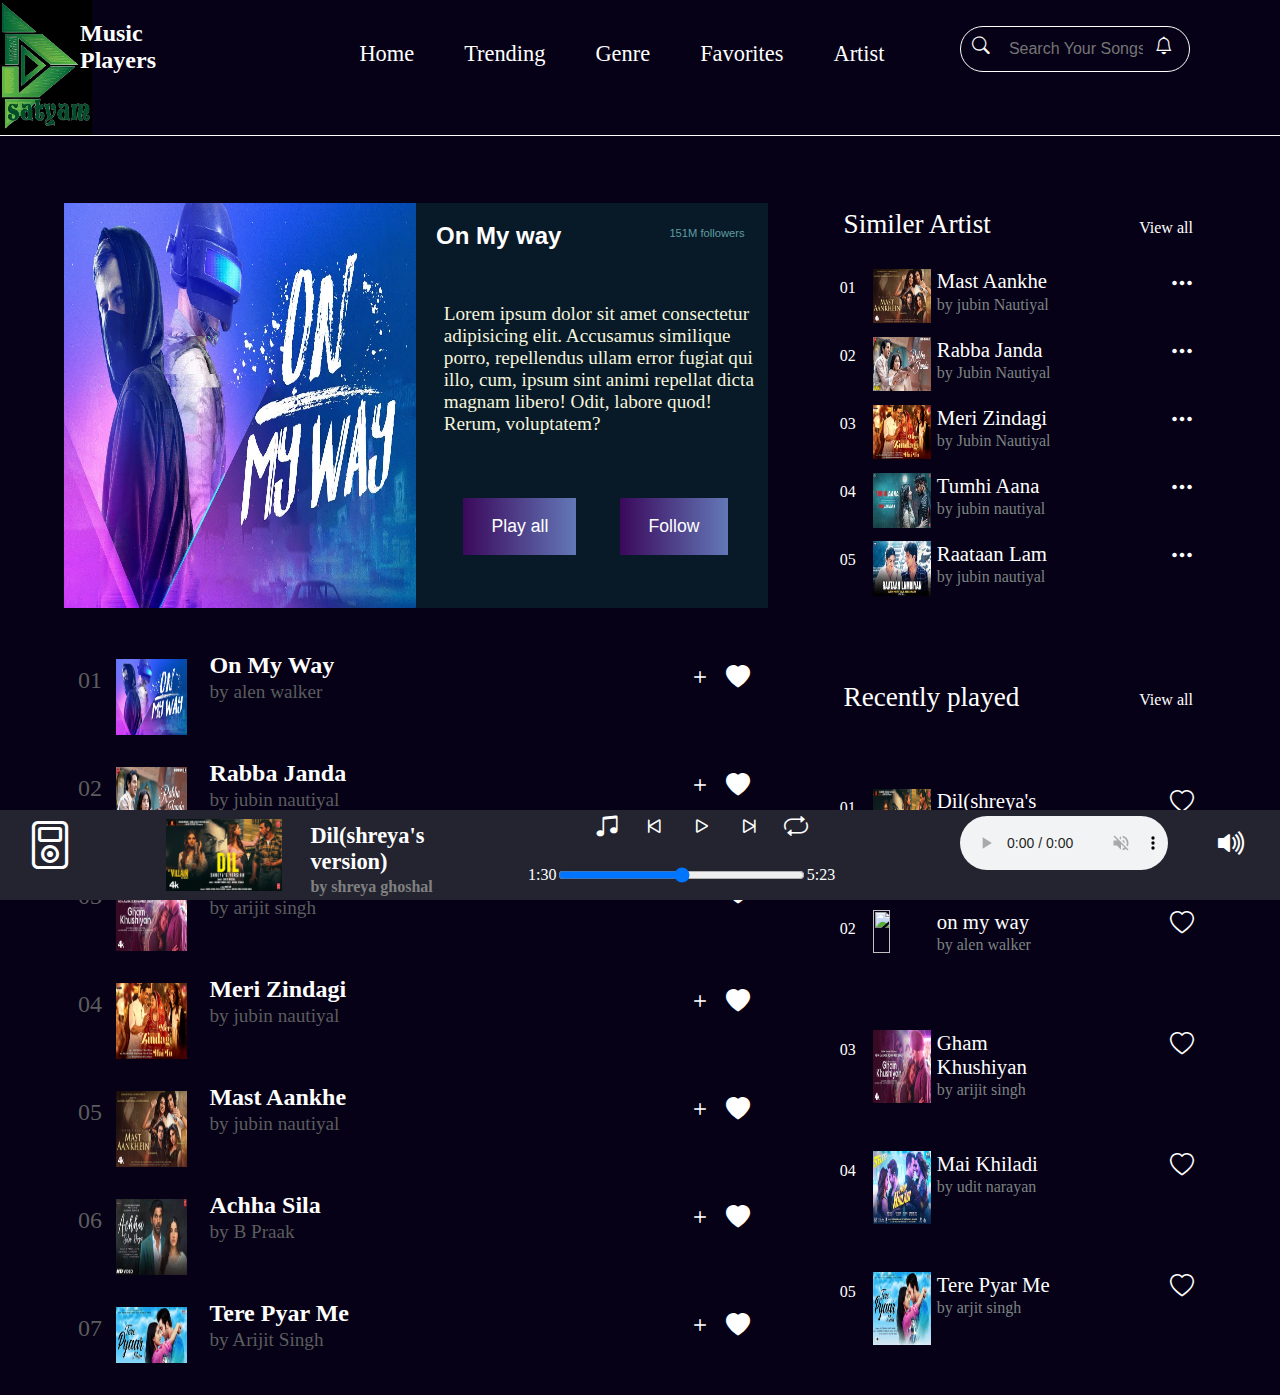
==== commit f360066a: "Update player.html" ====
--- a/player.html
+++ b/player.html
@@ -51,7 +51,7 @@
     <main class="main">
       <div class="song-menu-contant">
         <div class="cont-img">
-          <img src="img/onmyway.jfif" alt="" />
+          <img src="img/onmyway.jpg" alt="" />
         </div>
         <div class="cont-contant">
           <div class="singh-heading">
@@ -200,7 +200,7 @@
         <div class="downaside-song">
           <p>01</p>
           <div class="downaside-song-img">
-            <img src="img/onmyway.jfif" alt="" />
+            <img src="img/onmyway.jpg" alt="" />
             <div class="downaside-song-infos">
               <h2>On My Way</h2>
               <p>by alen walker</p>
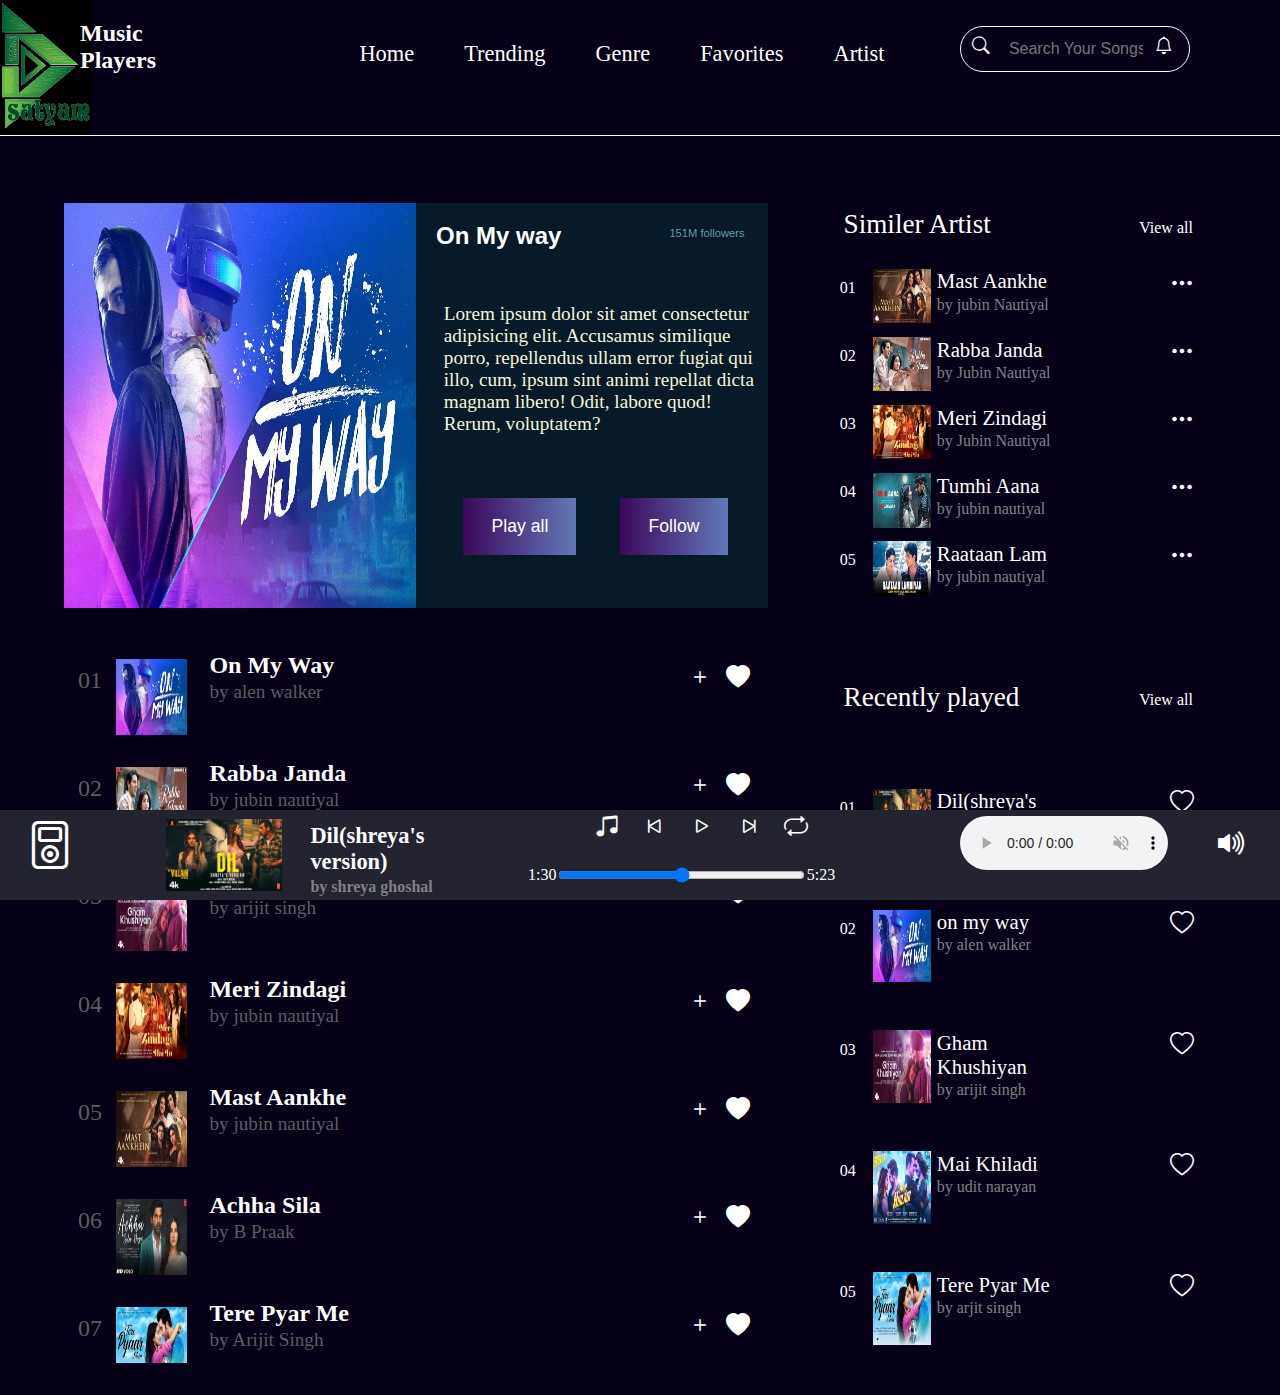
==== commit 611a67ba: "Update player.html" ====
--- a/player.html
+++ b/player.html
@@ -350,7 +350,7 @@
           <div class="song-details">
             <p>02</p>
             <div class="song-details-pic">
-              <img id="song-details-pic" src="img/onmyway.jfif" alt="" />
+              <img id="song-details-pic" src="img/onmyway.jpg" alt="" />
               <div class="song-information">
                 <p>on my way</p>
                 <h4>by alen walker</h4>
